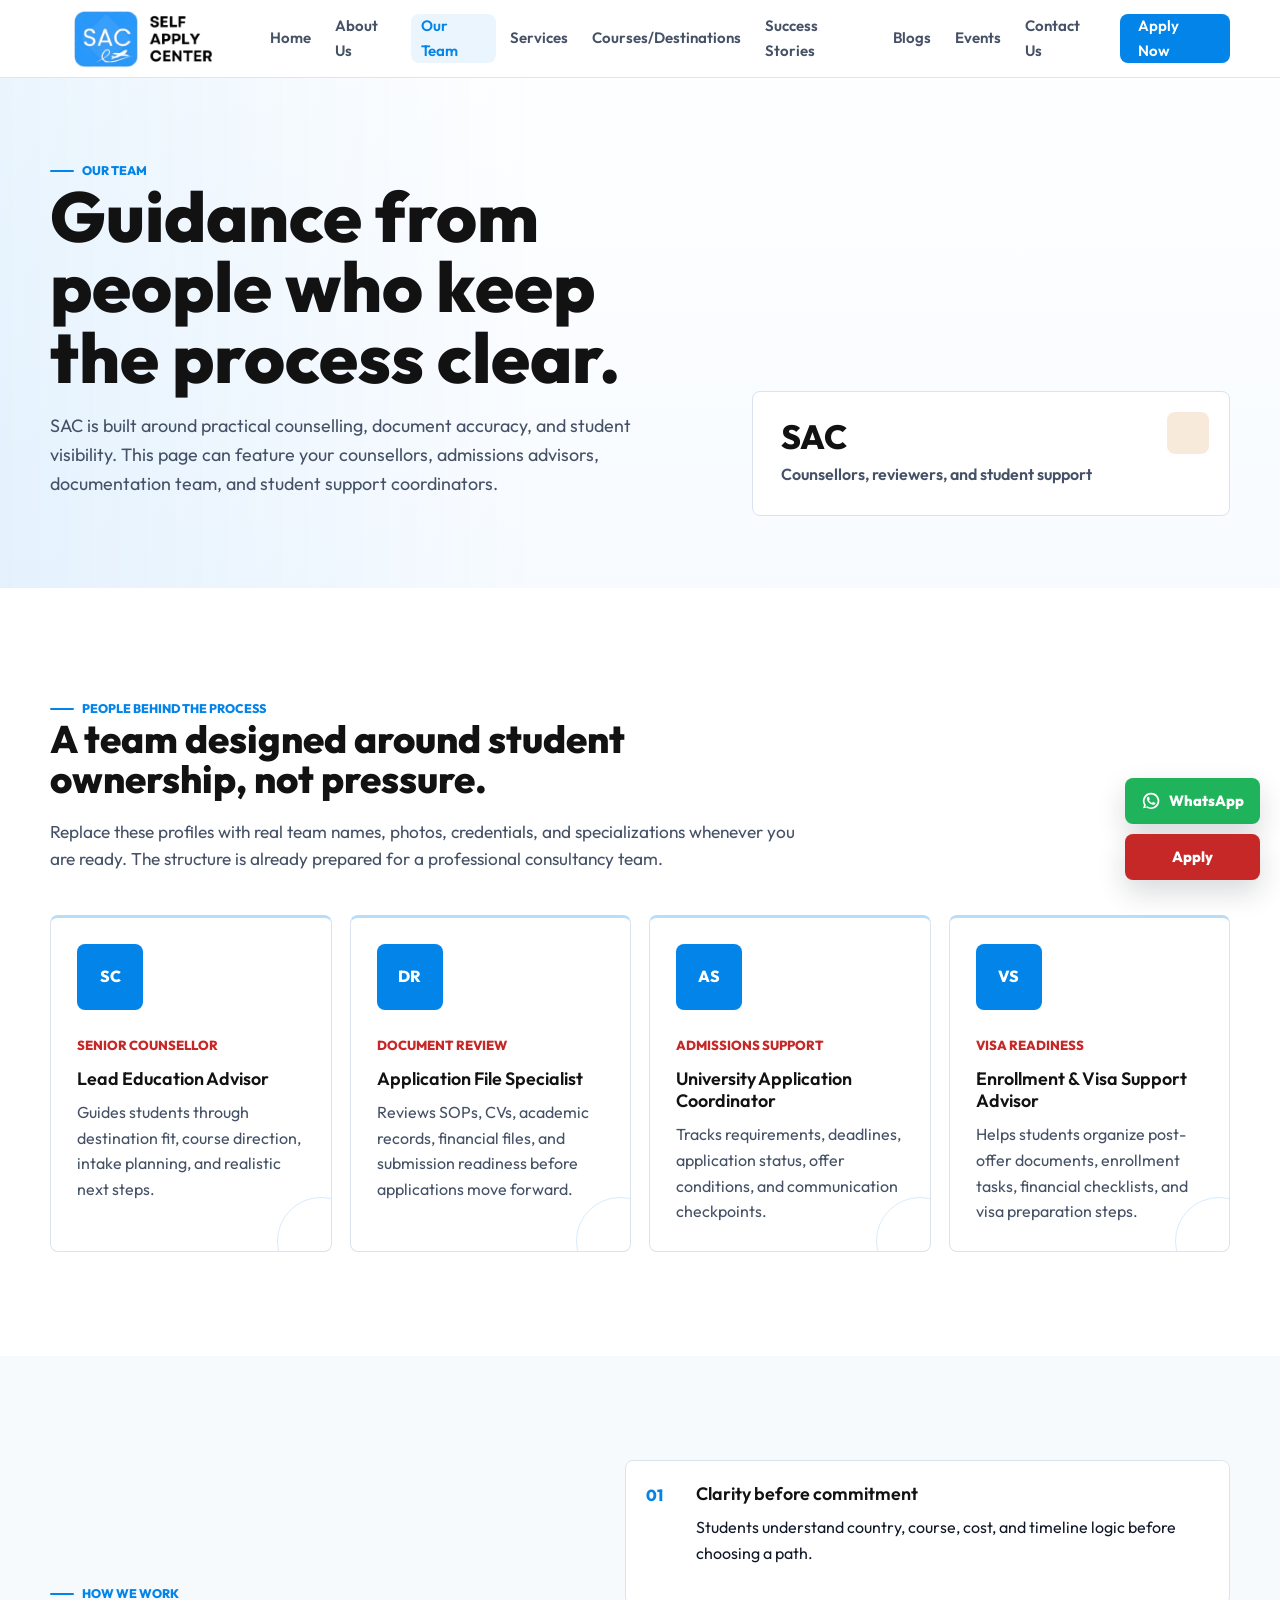
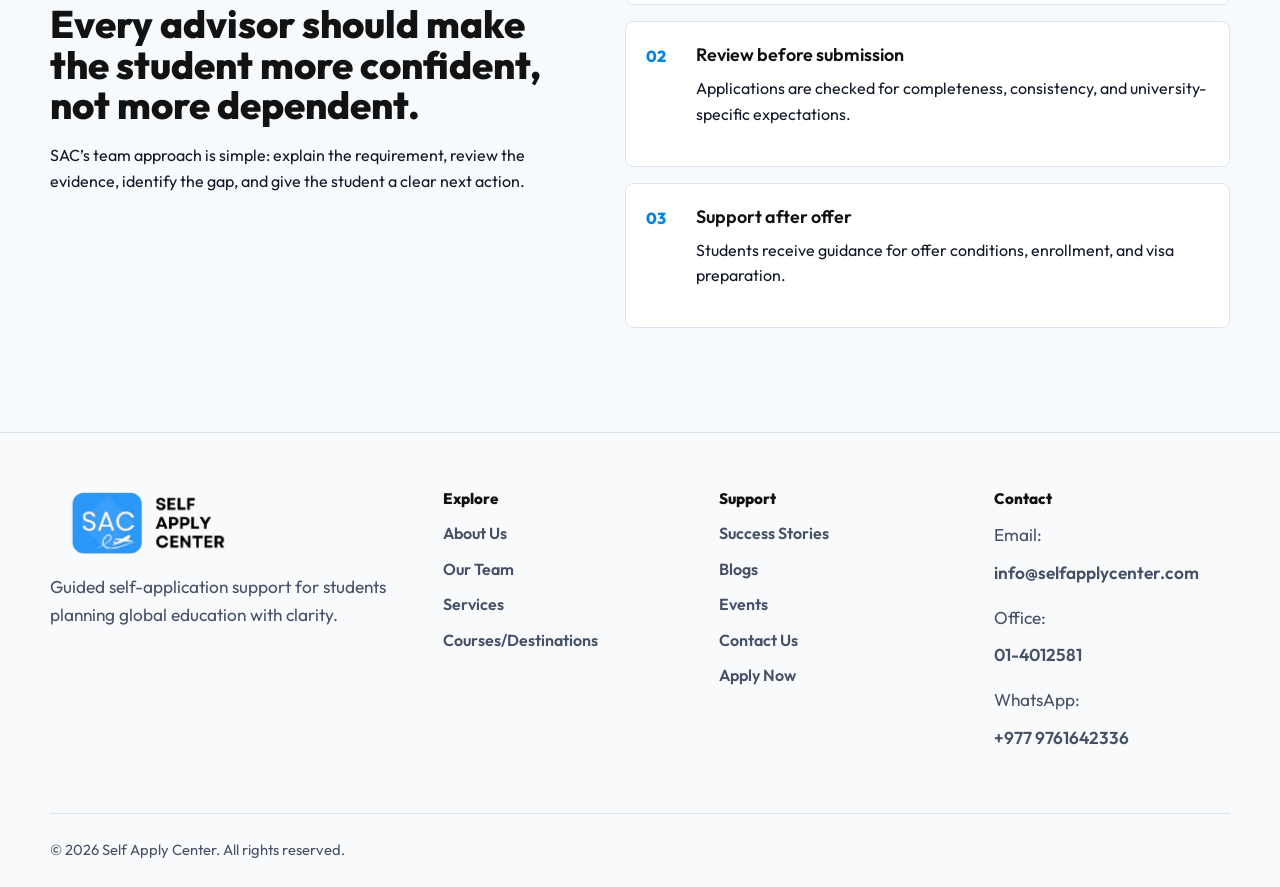
==== self-apply-center-previous-website-only/our-team.html @ a64bda9c "Add files via upload" ====
<!DOCTYPE html>
<html lang="en">
  <head>
    <meta charset="UTF-8" />
    <meta name="viewport" content="width=device-width, initial-scale=1.0" />
    <title>Our Team | Self Apply Center</title>
    <link rel="preconnect" href="https://fonts.googleapis.com" />
    <link rel="preconnect" href="https://fonts.gstatic.com" crossorigin />
    <link href="https://fonts.googleapis.com/css2?family=Outfit:wght@400;600;800&display=swap" rel="stylesheet" />
    <link rel="stylesheet" href="styles.css" />
  </head>
  <body>
    <header class="site-header">
      <nav class="nav-shell" aria-label="Main navigation">
        <a class="brand" href="index.html"><img class="brand-logo" src="assets/sac-logo.png" alt="Self Apply Center logo" /><span class="brand-copy"><strong>Self Apply Center</strong><span>Apply with clarity</span></span></a>
        <button class="nav-toggle" type="button" aria-expanded="false" aria-controls="primary-nav"><span class="sr-only">Toggle navigation</span><span></span><span></span><span></span></button>
        <div class="nav-links" id="primary-nav">
          <a href="index.html">Home</a><a href="about.html">About Us</a><a href="our-team.html">Our Team</a><a href="services.html">Services</a><a href="destinations.html">Courses/Destinations</a><a href="success-stories.html">Success Stories</a><a href="blog.html">Blogs</a><a href="events.html">Events</a><a href="contact.html">Contact Us</a><a class="nav-cta" href="https://sac.osom.global/1/student" target="_blank" rel="noopener">Apply Now</a>
        </div>
      </nav>
    </header>

    <main>
      <section class="page-hero">
        <div class="section-inner page-hero-grid">
          <div>
            <span class="eyebrow">Our team</span>
            <h1>Guidance from people who keep the process clear.</h1>
            <p>
              SAC is built around practical counselling, document accuracy, and student visibility.
              This page can feature your counsellors, admissions advisors, documentation team, and
              student support coordinators.
            </p>
          </div>
          <div class="page-card"><strong>SAC</strong><span>Counsellors, reviewers, and student support</span></div>
        </div>
      </section>

      <section class="section-pad">
        <div class="section-inner">
          <div class="section-heading">
            <span class="eyebrow">People behind the process</span>
            <h2>A team designed around student ownership, not pressure.</h2>
            <p>
              Replace these profiles with real team names, photos, credentials, and specializations
              whenever you are ready. The structure is already prepared for a professional consultancy team.
            </p>
          </div>
          <div class="team-grid">
            <article class="team-card">
              <div class="team-avatar" aria-hidden="true">SC</div>
              <span class="team-role">Senior Counsellor</span>
              <h3>Lead Education Advisor</h3>
              <p>Guides students through destination fit, course direction, intake planning, and realistic next steps.</p>
            </article>
            <article class="team-card">
              <div class="team-avatar" aria-hidden="true">DR</div>
              <span class="team-role">Document Review</span>
              <h3>Application File Specialist</h3>
              <p>Reviews SOPs, CVs, academic records, financial files, and submission readiness before applications move forward.</p>
            </article>
            <article class="team-card">
              <div class="team-avatar" aria-hidden="true">AS</div>
              <span class="team-role">Admissions Support</span>
              <h3>University Application Coordinator</h3>
              <p>Tracks requirements, deadlines, application status, offer conditions, and communication checkpoints.</p>
            </article>
            <article class="team-card">
              <div class="team-avatar" aria-hidden="true">VS</div>
              <span class="team-role">Visa Readiness</span>
              <h3>Enrollment &amp; Visa Support Advisor</h3>
              <p>Helps students organize post-offer documents, enrollment tasks, financial checklists, and visa preparation steps.</p>
            </article>
          </div>
        </div>
      </section>

      <section class="feature-band section-pad">
        <div class="section-inner two-col">
          <div>
            <span class="eyebrow">How we work</span>
            <h2>Every advisor should make the student more confident, not more dependent.</h2>
            <p>
              SAC’s team approach is simple: explain the requirement, review the evidence, identify
              the gap, and give the student a clear next action.
            </p>
          </div>
          <div class="process-list">
            <div class="process-item"><h3>Clarity before commitment</h3><p>Students understand country, course, cost, and timeline logic before choosing a path.</p></div>
            <div class="process-item"><h3>Review before submission</h3><p>Applications are checked for completeness, consistency, and university-specific expectations.</p></div>
            <div class="process-item"><h3>Support after offer</h3><p>Students receive guidance for offer conditions, enrollment, and visa preparation.</p></div>
          </div>
        </div>
      </section>
    </main>

    <footer class="site-footer">
      <div class="section-inner footer-grid">
        <div><a class="brand footer-brand" href="index.html"><img class="brand-logo" src="assets/sac-logo.png" alt="Self Apply Center logo" /><span class="brand-copy"><strong>Self Apply Center</strong><span>Apply with clarity</span></span></a><p>Guided self-application support for students planning global education with clarity.</p></div>
        <div><h2>Explore</h2><a href="about.html">About Us</a><a href="our-team.html">Our Team</a><a href="services.html">Services</a><a href="destinations.html">Courses/Destinations</a></div>
        <div><h2>Support</h2><a href="success-stories.html">Success Stories</a><a href="blog.html">Blogs</a><a href="events.html">Events</a><a href="contact.html">Contact Us</a><a href="https://sac.osom.global/1/student" target="_blank" rel="noopener">Apply Now</a></div>
        <div><h2>Contact</h2><p>Email: <a href="mailto:info@selfapplycenter.com">info@selfapplycenter.com</a></p><p>Office: <a href="tel:+977014012581">01-4012581</a></p><p>WhatsApp: <a href="https://wa.me/9779761642336" target="_blank" rel="noopener">+977 9761642336</a></p></div>
      </div>
      <div class="section-inner footer-bottom"><p>&copy; 2026 Self Apply Center. All rights reserved.</p></div>
    </footer>
    <div class="floating-actions" aria-label="Quick contact actions">
      <a class="floating-action floating-whatsapp" href="https://wa.me/9779761642336?text=Hello%20Self%20Apply%20Center%2C%20I%20want%20to%20ask%20about%20studying%20abroad." target="_blank" rel="noopener" aria-label="Chat with Self Apply Center on WhatsApp">
        <svg viewBox="0 0 24 24" aria-hidden="true"><path d="M12 2.1a9.7 9.7 0 0 0-8.4 14.6l-1.1 4.1 4.2-1.1A9.7 9.7 0 1 0 12 2.1Zm0 17.6a7.8 7.8 0 0 1-4-1.1l-.3-.2-2.5.7.7-2.4-.2-.3A7.8 7.8 0 1 1 12 19.7Zm4.4-5.8c-.2-.1-1.4-.7-1.6-.8s-.4-.1-.6.1c-.2.2-.6.8-.8.9-.1.2-.3.2-.5.1a6.4 6.4 0 0 1-3.2-2.8c-.2-.3 0-.4.1-.6l.4-.5c.1-.2.2-.3.3-.5.1-.2 0-.4 0-.5s-.6-1.4-.8-1.9c-.2-.5-.4-.4-.6-.4h-.5c-.2 0-.5.1-.7.3-.2.2-.9.9-.9 2.1s.9 2.5 1 2.7c.1.2 1.8 2.8 4.4 3.9.6.3 1.1.4 1.5.5.6.2 1.2.1 1.6.1.5-.1 1.4-.6 1.6-1.1.2-.6.2-1 .1-1.1-.1-.2-.3-.2-.5-.3Z"/></svg>
        <span>WhatsApp</span>
      </a>
      <a class="floating-action floating-apply" href="https://sac.osom.global/1/student" target="_blank" rel="noopener" aria-label="Start your SAC application">Apply</a>
    </div>

    <script src="script.js"></script>
  </body>
</html>
---- self-apply-center-previous-website-only/styles.css ----
:root {
  --navy-950: #121212;
  --navy-900: #1f2328;
  --navy-800: #30363d;
  --blue-600: #0284e8;
  --teal-500: #0284e8;
  --gold-400: #c96d05;
  --coral-500: #c62828;
  --brand-blue: #0284e8;
  --brand-orange: #c96d05;
  --brand-red: #c62828;
  --gray-950: #111827;
  --gray-700: #455166;
  --gray-500: #6b768a;
  --gray-200: #dbe3ef;
  --gray-100: #eef3f8;
  --white: #ffffff;
  --shadow-soft: 0 18px 44px rgba(17, 24, 39, 0.1);
  --shadow-card: 0 10px 28px rgba(17, 24, 39, 0.08);
  --radius: 8px;
  --header-height: 78px;
}

* {
  box-sizing: border-box;
}

html {
  scroll-behavior: smooth;
  scroll-padding-top: calc(var(--header-height) + 20px);
}

body {
  margin: 0;
  color: var(--gray-950);
  font-family: "Outfit", system-ui, -apple-system, BlinkMacSystemFont, "Segoe UI", sans-serif;
  font-weight: 400;
  line-height: 1.6;
  background: var(--white);
}

body.nav-open {
  overflow: hidden;
}

body {
  padding-bottom: env(safe-area-inset-bottom);
}

body::before {
  content: "";
  position: fixed;
  inset: 0;
  z-index: 0;
  pointer-events: none;
  background:
    radial-gradient(
      520px circle at var(--cursor-x, 50%) var(--cursor-y, 20%),
      rgba(2, 132, 232, 0.12),
      rgba(201, 109, 5, 0.055) 28%,
      transparent 58%
    );
  opacity: 0;
  transition: opacity 220ms ease;
}

body.has-pointer::before {
  opacity: 1;
}

body > * {
  position: relative;
  z-index: 1;
}

img,
svg {
  display: block;
}

a {
  color: inherit;
  text-decoration: none;
}

button,
input,
textarea {
  font: inherit;
}

.sr-only {
  position: absolute;
  width: 1px;
  height: 1px;
  padding: 0;
  margin: -1px;
  overflow: hidden;
  clip: rect(0, 0, 0, 0);
  white-space: nowrap;
  border: 0;
}

.section-inner {
  width: min(1180px, calc(100% - 40px));
  margin: 0 auto;
}

.section-pad {
  padding: 104px 0;
}

.section-band {
  position: relative;
}

.reveal-on-scroll {
  opacity: 0;
  transform: translateY(24px);
  transition: opacity 640ms ease, transform 640ms ease;
}

.reveal-on-scroll.is-visible {
  opacity: 1;
  transform: translateY(0);
}

.site-header {
  position: fixed;
  inset: 0 0 auto;
  z-index: 50;
  height: var(--header-height);
  background: rgba(255, 255, 255, 0.96);
  border-bottom: 1px solid rgba(219, 227, 239, 0.9);
  backdrop-filter: blur(14px);
}

.nav-shell {
  width: min(1180px, calc(100% - 40px));
  height: 100%;
  margin: 0 auto;
  display: flex;
  align-items: center;
  justify-content: space-between;
  gap: 24px;
}

.brand {
  display: inline-flex;
  align-items: center;
  gap: 10px;
  min-width: max-content;
}

.brand-logo {
  width: 186px;
  height: 58px;
  border-radius: 8px;
  object-fit: contain;
  background: transparent;
  padding: 0;
  box-shadow: none;
}

.brand-copy {
  display: none;
  gap: 1px;
}

.brand-copy strong {
  color: var(--navy-950);
  font-size: 0.98rem;
  font-weight: 800;
  line-height: 1.15;
}

.brand-copy span {
  color: var(--gray-500);
  font-size: 0.76rem;
  font-weight: 600;
}

.nav-links {
  display: flex;
  align-items: center;
  justify-content: flex-end;
  gap: 4px;
}

.nav-links a {
  min-height: 44px;
  display: inline-flex;
  align-items: center;
  justify-content: center;
  padding: 0 10px;
  border-radius: 8px;
  color: var(--gray-700);
  font-size: 0.94rem;
  font-weight: 600;
  transition: color 180ms ease, background 180ms ease, transform 180ms ease;
}

.nav-links a:hover {
  color: var(--navy-900);
  background: var(--gray-100);
}

.nav-links a.is-active {
  color: var(--brand-blue);
  background: rgba(2, 132, 232, 0.08);
}

.nav-links .nav-cta {
  margin-left: 8px;
  padding: 0 18px;
  color: var(--white);
  background: var(--brand-blue);
  box-shadow: none;
}

.nav-links .nav-cta:hover {
  color: var(--white);
  background: var(--brand-red);
  transform: translateY(-1px);
}

.nav-toggle {
  display: none;
  width: 44px;
  height: 44px;
  place-items: center;
  border: 1px solid var(--gray-200);
  border-radius: 8px;
  background: var(--white);
  cursor: pointer;
}

.nav-toggle span:not(.sr-only) {
  width: 20px;
  height: 2px;
  background: var(--navy-900);
  border-radius: 99px;
}

.hero {
  padding: calc(var(--header-height) + 70px) 0 78px;
  overflow: hidden;
  background:
    linear-gradient(90deg, rgba(2, 132, 232, 0.08), transparent 34%),
    linear-gradient(180deg, #ffffff 0%, #f7fbff 100%);
}

.hero::after {
  content: "";
  position: absolute;
  left: 0;
  right: 0;
  bottom: 0;
  height: 1px;
  background: rgba(219, 227, 239, 0.9);
}

.hero-grid {
  display: grid;
  grid-template-columns: minmax(0, 0.94fr) minmax(420px, 1.06fr);
  gap: 64px;
  align-items: center;
}

.eyebrow {
  display: inline-flex;
  align-items: center;
  gap: 8px;
  color: var(--blue-600);
  font-size: 0.78rem;
  font-weight: 800;
  letter-spacing: 0;
  text-transform: uppercase;
}

.eyebrow::before {
  content: "";
  width: 24px;
  height: 2px;
  border-radius: 99px;
  background: var(--teal-500);
}

h1,
h2,
h3,
p {
  margin-top: 0;
}

h1 {
  max-width: 760px;
  margin-bottom: 22px;
  color: var(--navy-950);
  font-size: clamp(2.85rem, 5.8vw, 4.9rem);
  font-weight: 800;
  line-height: 1;
  letter-spacing: 0;
}

h2 {
  margin-bottom: 18px;
  color: var(--navy-950);
  font-size: clamp(1.9rem, 3vw, 3rem);
  font-weight: 800;
  line-height: 1.05;
  letter-spacing: 0;
}

h3 {
  margin-bottom: 10px;
  color: var(--navy-950);
  font-size: 1.12rem;
  font-weight: 600;
  line-height: 1.24;
}

.hero-copy p,
.section-heading p,
.why-copy > p,
.contact-copy p,
.site-footer p {
  color: var(--gray-700);
  font-size: 1.08rem;
}

.hero-copy > p {
  max-width: 600px;
  margin-bottom: 32px;
}

.hero-actions {
  display: flex;
  flex-wrap: wrap;
  gap: 14px;
  margin-bottom: 38px;
}

.button {
  min-height: 52px;
  display: inline-flex;
  align-items: center;
  justify-content: center;
  padding: 0 24px;
  border: 1px solid transparent;
  border-radius: 8px;
  font-weight: 600;
  line-height: 1;
  transition: transform 180ms ease, box-shadow 180ms ease, background 180ms ease, color 180ms ease;
}

.button:hover {
  transform: translateY(-1px);
}

.button-primary {
  color: var(--white);
  background: var(--brand-blue);
  box-shadow: none;
}

.button-primary:hover {
  background: var(--brand-red);
  box-shadow: none;
}

.button-outline {
  color: var(--navy-900);
  border-color: rgba(12, 33, 67, 0.22);
  background: var(--white);
}

.button-outline:hover {
  border-color: var(--teal-500);
  background: var(--white);
}

.hero-metrics {
  display: grid;
  grid-template-columns: repeat(3, minmax(0, 1fr));
  gap: 16px;
  max-width: 560px;
  margin: 0;
}

.hero-metrics div {
  padding: 16px 18px;
  border: 1px solid rgba(219, 227, 239, 0.9);
  border-radius: 8px;
  background: var(--white);
}

.hero-metrics dt {
  color: var(--navy-900);
  font-size: 1.2rem;
  font-weight: 800;
  line-height: 1.1;
}

.hero-metrics dd {
  margin: 4px 0 0;
  color: var(--gray-500);
  font-size: 0.9rem;
  font-weight: 600;
}

.hero-media {
  position: relative;
  isolation: isolate;
}

.hero-media::before {
  content: "";
  position: absolute;
  inset: 8% -4% -4% 8%;
  z-index: -1;
  border-radius: 8px;
  background: #eef6fd;
}

.hero-media::after {
  content: "";
  position: absolute;
  top: -24px;
  right: -18px;
  z-index: -1;
  width: 132px;
  height: 132px;
  border: 1px solid rgba(2, 132, 232, 0.28);
  border-radius: 8px;
  background:
    linear-gradient(90deg, rgba(2, 132, 232, 0.12) 1px, transparent 1px),
    linear-gradient(180deg, rgba(2, 132, 232, 0.12) 1px, transparent 1px);
  background-size: 18px 18px;
}

.hero-media img {
  width: 100%;
  aspect-ratio: 1.18 / 1;
  object-fit: cover;
  border: 1px solid rgba(219, 227, 239, 0.9);
  border-radius: 8px;
  box-shadow: 0 18px 42px rgba(17, 24, 39, 0.12);
}

.status-panel {
  position: absolute;
  right: 24px;
  bottom: 24px;
  display: grid;
  grid-template-columns: auto 1fr;
  column-gap: 10px;
  min-width: 220px;
  padding: 16px;
  border: 1px solid rgba(219, 227, 239, 0.86);
  border-radius: 8px;
  background: rgba(255, 255, 255, 0.88);
  box-shadow: 0 20px 46px rgba(12, 33, 67, 0.16);
  backdrop-filter: blur(16px);
}

.status-dot {
  grid-row: span 2;
  align-self: center;
  width: 12px;
  height: 12px;
  border-radius: 999px;
  background: var(--teal-500);
  box-shadow: 0 0 0 6px rgba(2, 132, 232, 0.12);
}

.status-panel strong {
  color: var(--navy-950);
  font-size: 0.98rem;
  font-weight: 800;
  line-height: 1.1;
}

.status-panel small {
  color: var(--gray-500);
  font-size: 0.82rem;
  font-weight: 600;
}

.trust-strip {
  padding: 20px 0;
  background: var(--brand-blue);
}

.trust-grid {
  display: grid;
  grid-template-columns: repeat(4, minmax(0, 1fr));
  gap: 16px;
}

.trust-grid span {
  color: rgba(255, 255, 255, 0.88);
  font-size: 0.92rem;
  font-weight: 600;
  text-align: center;
}

.section-heading {
  max-width: 760px;
  margin-bottom: 42px;
}

.section-heading.compact {
  margin-bottom: 0;
}

.service-grid {
  display: grid;
  grid-template-columns: repeat(4, minmax(0, 1fr));
  gap: 18px;
}

.service-card {
  position: relative;
  min-height: 310px;
  padding: 28px 26px;
  border: 1px solid var(--gray-200);
  border-top: 3px solid transparent;
  border-radius: 8px;
  background: var(--white);
  box-shadow: none;
  transition: transform 180ms ease, box-shadow 180ms ease, border-color 180ms ease;
  overflow: hidden;
}

.service-card::before,
.content-card::before,
.team-card::before,
.quote-card::before,
.page-card::before {
  content: "";
  position: absolute;
  inset: 0;
  pointer-events: none;
  background:
    radial-gradient(
      220px circle at var(--card-x, 50%) var(--card-y, 20%),
      rgba(2, 132, 232, 0.15),
      transparent 58%
    );
  opacity: 0;
  transition: opacity 180ms ease;
}

.service-card:hover::before,
.content-card:hover::before,
.team-card:hover::before,
.quote-card:hover::before,
.page-card:hover::before {
  opacity: 1;
}

.service-card::after,
.content-card::after,
.team-card::after {
  content: "";
  position: absolute;
  right: -34px;
  bottom: -34px;
  width: 86px;
  height: 86px;
  border: 1px solid rgba(2, 132, 232, 0.16);
  border-radius: 999px;
  transition: transform 180ms ease, border-color 180ms ease;
}

.service-card:hover {
  transform: translateY(-5px);
  border-color: rgba(2, 132, 232, 0.28);
  border-top-color: var(--brand-blue);
  box-shadow: 0 10px 26px rgba(17, 24, 39, 0.08);
}

.service-card:hover::after,
.content-card:hover::after,
.team-card:hover::after {
  transform: translate(-8px, -8px);
  border-color: rgba(198, 40, 40, 0.22);
}

.card-icon {
  display: grid;
  width: 46px;
  height: 46px;
  place-items: center;
  margin-bottom: 26px;
  border-radius: 8px;
  color: var(--navy-900);
  background: rgba(2, 132, 232, 0.1);
  font-size: 0.85rem;
  font-weight: 800;
}

.service-card p,
.value-list p {
  margin-bottom: 0;
  color: var(--gray-700);
}

.why {
  overflow: hidden;
  background: #f7fafc;
}

.why-grid {
  display: grid;
  grid-template-columns: minmax(360px, 0.92fr) minmax(0, 1.08fr);
  gap: 72px;
  align-items: center;
}

.why-visual {
  position: relative;
  min-height: 520px;
  border-radius: 8px;
  background:
    linear-gradient(135deg, rgba(18, 18, 18, 0.96), rgba(31, 35, 40, 0.96)),
    linear-gradient(90deg, rgba(2, 132, 232, 0.2), rgba(201, 109, 5, 0.16));
  box-shadow: 0 18px 42px rgba(17, 24, 39, 0.14);
  overflow: hidden;
}

.why-visual::before {
  content: "";
  position: absolute;
  inset: 22px;
  border: 1px solid rgba(255, 255, 255, 0.16);
  border-radius: 8px;
}

.dashboard-card {
  position: absolute;
  border: 1px solid rgba(255, 255, 255, 0.22);
  border-radius: 8px;
  background: rgba(255, 255, 255, 0.12);
  box-shadow: 0 26px 58px rgba(0, 0, 0, 0.18);
  backdrop-filter: blur(16px);
}

.dashboard-card span {
  display: block;
  color: rgba(255, 255, 255, 0.72);
  font-weight: 600;
}

.dashboard-card strong {
  display: block;
  color: var(--white);
  font-weight: 800;
}

.main-dash {
  left: 10%;
  right: 10%;
  top: 24%;
  padding: 28px;
}

.main-dash strong {
  margin: 10px 0 24px;
  font-size: 1.8rem;
}

.progress-row {
  height: 12px;
  margin-top: 14px;
  border-radius: 999px;
  background: rgba(255, 255, 255, 0.14);
  overflow: hidden;
}

.progress-row span {
  width: 82%;
  height: 100%;
  border-radius: inherit;
  background: linear-gradient(90deg, var(--brand-blue), var(--brand-orange));
}

.progress-row.short span {
  width: 56%;
}

.progress-row.mid span {
  width: 70%;
}

.float-dash {
  left: 7%;
  bottom: 16%;
  padding: 20px;
  min-width: 150px;
}

.float-dash strong {
  color: var(--gold-400);
  font-size: 2.1rem;
  line-height: 1;
}

.note-dash {
  right: 8%;
  bottom: 11%;
  padding: 18px 20px;
  min-width: 210px;
}

.why-copy > p {
  margin-bottom: 28px;
}

.journey {
  background: var(--white);
}

.journey-board {
  position: relative;
  display: grid;
  grid-template-columns: repeat(5, minmax(0, 1fr));
  gap: 14px;
  padding: 18px;
  border: 1px solid var(--gray-200);
  border-radius: 8px;
  background:
    linear-gradient(90deg, rgba(2, 132, 232, 0.08), transparent 32%),
    #f8fafc;
}

.journey-board::before {
  content: "";
  position: absolute;
  left: 7%;
  right: 7%;
  top: 64px;
  height: 2px;
  background: linear-gradient(90deg, var(--brand-blue), var(--brand-orange), var(--brand-red));
}

.journey-step {
  position: relative;
  z-index: 1;
  min-height: 230px;
  padding: 24px 20px;
  border: 1px solid var(--gray-200);
  border-radius: 8px;
  background: var(--white);
  transition: transform 180ms ease, border-color 180ms ease, box-shadow 180ms ease;
}

.journey-step:hover {
  transform: translateY(-4px);
  border-color: rgba(2, 132, 232, 0.32);
  box-shadow: 0 12px 28px rgba(17, 24, 39, 0.08);
}

.journey-number {
  display: grid;
  width: 44px;
  height: 44px;
  place-items: center;
  margin-bottom: 28px;
  border-radius: 8px;
  color: var(--white);
  background: var(--brand-blue);
  font-size: 0.82rem;
  font-weight: 800;
}

.journey-step:nth-child(2) .journey-number,
.journey-step:nth-child(5) .journey-number {
  background: var(--brand-orange);
}

.journey-step:nth-child(3) .journey-number {
  background: var(--brand-red);
}

.journey-step h3 {
  margin-bottom: 8px;
}

.journey-step p {
  margin-bottom: 0;
  color: var(--gray-700);
  font-size: 0.96rem;
}

.value-list {
  display: grid;
  gap: 18px;
}

.value-list div {
  padding: 20px 0 20px 22px;
  border-left: 3px solid var(--teal-500);
}

.destinations {
  background: var(--white);
}

.destinations-grid {
  display: grid;
  grid-template-columns: minmax(0, 0.9fr) minmax(0, 1.1fr);
  gap: 60px;
  align-items: center;
}

.destination-list {
  display: flex;
  flex-wrap: wrap;
  gap: 12px;
}

.destination-list span,
.destination-list a {
  display: inline-flex;
  padding: 12px 16px;
  border: 1px solid var(--gray-200);
  border-radius: 8px;
  color: var(--navy-900);
  background: #fbfdff;
  font-weight: 600;
  box-shadow: 0 8px 20px rgba(12, 33, 67, 0.05);
}

.destination-list a:hover {
  border-color: rgba(2, 132, 232, 0.28);
  color: var(--blue-600);
}

.inline-button {
  margin-top: 28px;
}

.page-hero {
  padding: calc(var(--header-height) + 76px) 0 72px;
  background:
    linear-gradient(90deg, rgba(2, 132, 232, 0.08), transparent 42%),
    linear-gradient(180deg, #ffffff, #f7fbff);
}

.page-hero-grid {
  display: grid;
  grid-template-columns: minmax(0, 0.95fr) minmax(300px, 0.7fr);
  gap: 54px;
  align-items: end;
}

.page-hero h1 {
  margin-bottom: 20px;
  font-size: clamp(2.8rem, 5.5vw, 5rem);
}

.page-hero p {
  max-width: 720px;
  color: var(--gray-700);
  font-size: 1.12rem;
}

.page-card {
  position: relative;
  padding: 28px;
  border: 1px solid var(--gray-200);
  border-radius: 8px;
  background: var(--white);
  box-shadow: none;
  overflow: hidden;
}

.page-card::after {
  content: "";
  position: absolute;
  right: 20px;
  top: 20px;
  width: 42px;
  height: 42px;
  border-radius: 8px;
  background: rgba(201, 109, 5, 0.14);
}

.page-card strong {
  display: block;
  color: var(--navy-950);
  font-size: 2.1rem;
  font-weight: 800;
  line-height: 1;
}

.page-card span {
  display: block;
  margin-top: 8px;
  color: var(--gray-700);
  font-weight: 600;
}

.destination-hero-card {
  background:
    linear-gradient(135deg, rgba(2, 132, 232, 0.08), transparent 48%),
    var(--white);
}

.hero-checks {
  display: grid;
  gap: 10px;
  margin: 22px 0 0;
  padding: 0;
  list-style: none;
}

.hero-checks li {
  position: relative;
  padding-left: 24px;
  color: var(--gray-700);
  font-weight: 600;
}

.hero-checks li::before {
  content: "";
  position: absolute;
  left: 0;
  top: 9px;
  width: 10px;
  height: 10px;
  border-radius: 3px;
  background: var(--brand-blue);
}

.content-grid {
  display: grid;
  grid-template-columns: repeat(3, minmax(0, 1fr));
  gap: 18px;
}

.filter-panel {
  display: grid;
  grid-template-columns: minmax(280px, 1fr) auto;
  gap: 16px;
  align-items: end;
  margin: -12px 0 30px;
  padding: 18px;
  border: 1px solid var(--gray-200);
  border-radius: 8px;
  background: #f8fafc;
}

.filter-search {
  display: grid;
  gap: 8px;
}

.filter-search span {
  color: var(--navy-900);
  font-size: 0.9rem;
  font-weight: 600;
}

.filter-search input {
  width: 100%;
  min-height: 46px;
  border: 1px solid var(--gray-200);
  border-radius: 8px;
  padding: 0 14px;
  color: var(--navy-950);
  background: var(--white);
  outline: none;
}

.filter-search input:focus {
  border-color: var(--brand-blue);
  box-shadow: 0 0 0 4px rgba(2, 132, 232, 0.1);
}

.filter-buttons {
  display: flex;
  flex-wrap: wrap;
  gap: 8px;
}

.filter-button {
  min-height: 46px;
  border: 1px solid var(--gray-200);
  border-radius: 8px;
  padding: 0 14px;
  color: var(--gray-700);
  background: var(--white);
  font-weight: 600;
  cursor: pointer;
}

.filter-button:hover,
.filter-button.is-active {
  color: var(--white);
  border-color: var(--brand-blue);
  background: var(--brand-blue);
}

.content-card {
  position: relative;
  padding: 26px;
  border: 1px solid var(--gray-200);
  border-top: 3px solid rgba(2, 132, 232, 0.22);
  border-radius: 8px;
  background: var(--white);
  box-shadow: none;
  overflow: hidden;
  transition: transform 180ms ease, border-color 180ms ease, box-shadow 180ms ease;
}

.content-card:hover {
  transform: translateY(-5px);
  border-color: rgba(2, 132, 232, 0.28);
  box-shadow: 0 10px 24px rgba(17, 24, 39, 0.07);
}

.content-card p,
.content-card li {
  color: var(--gray-700);
}

.content-card .eyebrow {
  margin-bottom: 18px;
}

.content-card ul {
  margin: 16px 0 0;
  padding-left: 20px;
}

.blog-grid {
  align-items: stretch;
}

.blog-card {
  min-height: 360px;
  display: flex;
  flex-direction: column;
}

.blog-card ul {
  margin-top: 18px;
  padding-top: 18px;
  border-top: 1px solid var(--gray-200);
}

.blog-card .text-link {
  margin-top: auto;
  padding-top: 18px;
}

.blog-tag {
  display: inline-flex;
  width: fit-content;
  min-height: 30px;
  align-items: center;
  margin-bottom: 18px;
  padding: 0 10px;
  border-radius: 8px;
  color: var(--brand-blue);
  background: rgba(2, 132, 232, 0.1);
  font-size: 0.78rem;
  font-weight: 800;
}

.blog-card:nth-child(2n) .blog-tag {
  color: var(--brand-orange);
  background: rgba(201, 109, 5, 0.12);
}

.blog-card:nth-child(3n) .blog-tag {
  color: var(--brand-red);
  background: rgba(198, 40, 40, 0.1);
}

.destination-card-grid {
  align-items: stretch;
}

.destination-card {
  min-height: 338px;
  display: flex;
  flex-direction: column;
}

.featured-destination {
  border-top-color: var(--brand-blue);
  background:
    linear-gradient(180deg, rgba(2, 132, 232, 0.055), rgba(255, 255, 255, 0) 38%),
    var(--white);
}

.secondary-destination {
  border-top-color: rgba(201, 109, 5, 0.45);
}

.destination-card-top {
  display: flex;
  align-items: center;
  justify-content: space-between;
  gap: 12px;
  margin-bottom: 22px;
}

.country-mark {
  display: grid;
  min-width: 48px;
  height: 48px;
  place-items: center;
  border-radius: 8px;
  color: var(--white);
  background: var(--brand-blue);
  font-size: 0.86rem;
  font-weight: 800;
}

.destination-card:nth-child(2) .country-mark {
  background: var(--brand-red);
}

.destination-card:nth-child(3) .country-mark {
  background: var(--navy-900);
}

.destination-card:nth-child(4) .country-mark {
  background: var(--brand-orange);
}

.secondary-destination .country-mark {
  color: var(--navy-900);
  background: rgba(201, 109, 5, 0.16);
}

.priority-badge,
.secondary-badge {
  display: inline-flex;
  min-height: 30px;
  align-items: center;
  padding: 0 10px;
  border-radius: 8px;
  font-size: 0.78rem;
  font-weight: 800;
}

.priority-badge {
  color: var(--brand-blue);
  background: rgba(2, 132, 232, 0.1);
}

.secondary-badge {
  color: var(--gray-700);
  background: var(--gray-100);
}

.destination-meta {
  display: grid;
  gap: 10px;
  margin: 18px 0 0;
  padding-top: 18px;
  border-top: 1px solid var(--gray-200);
}

.destination-meta div {
  display: grid;
  grid-template-columns: 96px 1fr;
  gap: 12px;
}

.destination-meta dt {
  color: var(--gray-500);
  font-size: 0.84rem;
  font-weight: 600;
}

.destination-meta dd {
  margin: 0;
  color: var(--navy-900);
  font-size: 0.92rem;
  font-weight: 600;
}

.destination-card .text-link {
  margin-top: auto;
  padding-top: 18px;
}

.text-link {
  display: inline-flex;
  margin-top: 16px;
  color: var(--blue-600);
  font-weight: 600;
}

.text-link.inline-link {
  margin-top: 0;
}

.text-link:hover {
  color: var(--navy-900);
}

.event-date {
  display: inline-flex;
  min-height: 42px;
  align-items: center;
  margin-bottom: 18px;
  padding: 0 14px;
  border-radius: 8px;
  color: var(--navy-900);
  background: rgba(201, 109, 5, 0.14);
  font-weight: 800;
}

.feature-band {
  background: #f7fafc;
}

.compare-section {
  background:
    linear-gradient(90deg, rgba(2, 132, 232, 0.07), transparent 34%),
    #ffffff;
}

.comparison-grid {
  display: grid;
  grid-template-columns: repeat(4, minmax(0, 1fr));
  gap: 18px;
}

.comparison-grid article {
  min-height: 244px;
  padding: 26px;
  border: 1px solid var(--gray-200);
  border-radius: 8px;
  background: var(--white);
  box-shadow: 0 10px 26px rgba(17, 24, 39, 0.055);
}

.comparison-grid span {
  display: grid;
  width: 42px;
  height: 42px;
  place-items: center;
  margin-bottom: 22px;
  border-radius: 8px;
  color: var(--white);
  background: var(--brand-blue);
  font-size: 0.8rem;
  font-weight: 800;
}

.comparison-grid article:nth-child(2) span {
  background: var(--brand-orange);
}

.comparison-grid article:nth-child(3) span {
  background: var(--brand-red);
}

.comparison-grid article:nth-child(4) span {
  background: var(--navy-900);
}

.comparison-grid p {
  margin-bottom: 0;
  color: var(--gray-700);
}

.two-col {
  display: grid;
  grid-template-columns: minmax(0, 0.92fr) minmax(0, 1.08fr);
  gap: 60px;
  align-items: center;
}

.destination-cta {
  background: var(--white);
}

.destination-cta-panel {
  display: grid;
  grid-template-columns: minmax(0, 1fr) auto;
  gap: 34px;
  align-items: center;
  padding: 34px;
  border: 1px solid rgba(2, 132, 232, 0.18);
  border-radius: 8px;
  background:
    linear-gradient(90deg, rgba(2, 132, 232, 0.1), transparent 38%),
    #f8fafc;
}

.destination-cta-panel h2 {
  margin-bottom: 12px;
}

.destination-cta-panel p {
  max-width: 680px;
  margin-bottom: 0;
  color: var(--gray-700);
  font-size: 1.05rem;
}

.destination-cta-actions {
  display: flex;
  flex-wrap: wrap;
  gap: 12px;
  justify-content: flex-end;
}


.process-list {
  display: grid;
  gap: 16px;
  counter-reset: process;
}

.process-item {
  position: relative;
  padding: 22px 22px 22px 70px;
  border: 1px solid var(--gray-200);
  border-radius: 8px;
  background: var(--white);
}

.process-item::before {
  counter-increment: process;
  content: counter(process, decimal-leading-zero);
  position: absolute;
  left: 20px;
  top: 22px;
  color: var(--blue-600);
  font-weight: 800;
}

.faq-list {
  display: grid;
  gap: 12px;
}

.faq-list details {
  border: 1px solid var(--gray-200);
  border-radius: 8px;
  background: var(--white);
  overflow: hidden;
}

.faq-list summary {
  min-height: 58px;
  display: flex;
  align-items: center;
  justify-content: space-between;
  gap: 18px;
  padding: 0 18px;
  color: var(--navy-950);
  font-weight: 800;
  cursor: pointer;
}

.faq-list summary::after {
  content: "+";
  color: var(--brand-blue);
  font-size: 1.25rem;
}

.faq-list details[open] summary::after {
  content: "-";
}

.faq-list p {
  margin: 0;
  padding: 0 18px 18px;
  color: var(--gray-700);
}

.quote-grid {
  display: grid;
  grid-template-columns: repeat(3, minmax(0, 1fr));
  gap: 18px;
}

.team-grid {
  display: grid;
  grid-template-columns: repeat(4, minmax(0, 1fr));
  gap: 18px;
}

.team-card {
  position: relative;
  min-height: 300px;
  padding: 26px;
  border: 1px solid var(--gray-200);
  border-top: 3px solid rgba(2, 132, 232, 0.28);
  border-radius: 8px;
  background: var(--white);
  overflow: hidden;
  transition: transform 180ms ease, border-color 180ms ease, box-shadow 180ms ease;
}

.team-card:hover {
  transform: translateY(-5px);
  border-color: rgba(2, 132, 232, 0.32);
  box-shadow: 0 10px 24px rgba(17, 24, 39, 0.07);
}

.team-avatar {
  display: grid;
  width: 66px;
  height: 66px;
  place-items: center;
  margin-bottom: 22px;
  border-radius: 8px;
  color: var(--white);
  background: var(--brand-blue);
  font-size: 1rem;
  font-weight: 800;
}

.team-role {
  display: inline-flex;
  margin-bottom: 12px;
  color: var(--brand-red);
  font-size: 0.82rem;
  font-weight: 800;
  text-transform: uppercase;
}

.team-card p {
  margin-bottom: 0;
  color: var(--gray-700);
}

.quote-card {
  position: relative;
  padding: 28px;
  border-radius: 8px;
  color: var(--white);
  background: #1f2328;
  overflow: hidden;
  transition: transform 180ms ease, box-shadow 180ms ease, background 180ms ease;
}

.quote-card:hover {
  transform: translateY(-5px);
  background: #171b20;
  box-shadow: 0 16px 36px rgba(17, 24, 39, 0.18);
}

.quote-card p {
  position: relative;
  color: rgba(255, 255, 255, 0.88);
}

.quote-card cite {
  position: relative;
  color: var(--gold-400);
  font-style: normal;
  font-weight: 600;
}

.story-switcher {
  display: grid;
  grid-template-columns: minmax(0, 1.08fr) minmax(320px, 0.92fr);
  gap: 24px;
  align-items: stretch;
}

.story-screen {
  position: relative;
  min-height: 390px;
  padding: 34px;
  border: 1px solid rgba(2, 132, 232, 0.18);
  border-radius: 8px;
  color: var(--white);
  background:
    linear-gradient(135deg, rgba(2, 132, 232, 0.22), transparent 42%),
    linear-gradient(145deg, #121212, #1f2328);
  overflow: hidden;
}

.story-screen::after {
  content: "";
  position: absolute;
  right: -70px;
  bottom: -90px;
  width: 260px;
  height: 260px;
  border: 1px solid rgba(255, 255, 255, 0.14);
  border-radius: 999px;
  background: rgba(2, 132, 232, 0.12);
  animation: ctaPulse 6s ease-in-out infinite;
}

.story-screen .eyebrow,
.story-screen h2,
.story-screen p,
.story-screen dl {
  position: relative;
  z-index: 1;
}

.story-screen .eyebrow,
.story-screen h2 {
  color: var(--white);
}

.story-screen p {
  max-width: 620px;
  color: rgba(255, 255, 255, 0.82);
  font-size: 1.08rem;
}

.story-screen dl {
  display: grid;
  grid-template-columns: repeat(2, minmax(0, 1fr));
  gap: 14px;
  margin: 36px 0 0;
}

.story-screen dl div {
  padding: 18px;
  border: 1px solid rgba(255, 255, 255, 0.14);
  border-radius: 8px;
  background: rgba(255, 255, 255, 0.08);
}

.story-screen dt {
  margin-bottom: 6px;
  color: rgba(255, 255, 255, 0.62);
  font-size: 0.82rem;
  font-weight: 800;
  text-transform: uppercase;
}

.story-screen dd {
  margin: 0;
  color: var(--white);
  font-weight: 600;
}

.story-options {
  display: grid;
  gap: 12px;
}

.story-options button {
  position: relative;
  min-height: 82px;
  border: 1px solid var(--gray-200);
  border-left: 4px solid transparent;
  border-radius: 8px;
  padding: 0 20px;
  color: var(--navy-900);
  background: var(--white);
  text-align: left;
  font-weight: 800;
  cursor: pointer;
  transition: transform 180ms ease, border-color 180ms ease, box-shadow 180ms ease, background 180ms ease;
}

.story-options button:hover,
.story-options button:focus-visible,
.story-options button.is-active {
  transform: translateX(4px);
  border-color: rgba(2, 132, 232, 0.32);
  border-left-color: var(--brand-blue);
  background: #fbfdff;
  box-shadow: 0 12px 26px rgba(17, 24, 39, 0.08);
  outline: none;
}

.mini-cta {
  position: relative;
  padding: 44px;
  border-radius: 8px;
  color: var(--white);
  background: var(--navy-950);
  border-left: 6px solid var(--brand-blue);
  overflow: hidden;
}

.mini-cta::after {
  content: "";
  position: absolute;
  right: -90px;
  top: -90px;
  width: 220px;
  height: 220px;
  border-radius: 999px;
  background: rgba(2, 132, 232, 0.18);
  animation: ctaPulse 5s ease-in-out infinite;
}

@keyframes ctaPulse {
  0%,
  100% {
    transform: scale(0.94);
    opacity: 0.55;
  }

  50% {
    transform: scale(1.08);
    opacity: 0.82;
  }
}

.mini-cta h2,
.mini-cta p {
  position: relative;
  z-index: 1;
  color: var(--white);
}

.mini-cta .button {
  position: relative;
  z-index: 1;
}

.mini-cta p {
  opacity: 0.82;
}

.success {
  background: var(--navy-950);
}

.success .eyebrow,
.success h2 {
  color: var(--white);
}

.success-grid {
  display: grid;
  grid-template-columns: minmax(0, 0.95fr) minmax(0, 1.05fr);
  gap: 54px;
  align-items: center;
}

blockquote {
  margin: 0;
  padding: 34px;
  border: 1px solid rgba(255, 255, 255, 0.16);
  border-radius: 8px;
  background: rgba(255, 255, 255, 0.08);
}

blockquote p {
  margin-bottom: 18px;
  color: rgba(255, 255, 255, 0.9);
  font-size: 1.28rem;
  line-height: 1.5;
}

blockquote cite {
  color: var(--gold-400);
  font-style: normal;
  font-weight: 600;
}

.contact {
  background:
    linear-gradient(180deg, #ffffff, #f7fbff);
}

.contact-grid {
  display: grid;
  grid-template-columns: minmax(0, 0.88fr) minmax(380px, 1fr);
  gap: 64px;
  align-items: start;
}

.contact-copy .content-card {
  margin-bottom: 18px;
}

.map-card {
  overflow: hidden;
  border: 1px solid var(--gray-200);
  border-radius: 8px;
  background: var(--white);
  box-shadow: 0 10px 26px rgba(17, 24, 39, 0.06);
}

.map-card iframe {
  width: 100%;
  height: 320px;
  border: 0;
}

.map-card-footer {
  display: flex;
  align-items: center;
  justify-content: space-between;
  gap: 18px;
  padding: 18px;
  border-top: 1px solid var(--gray-200);
}

.map-card-footer h3 {
  margin-bottom: 4px;
}

.map-card-footer p {
  margin-bottom: 0;
  font-size: 0.96rem;
}

.map-card-footer .button {
  min-height: 44px;
  padding: 0 18px;
  white-space: nowrap;
}

.social-links {
  display: flex;
  gap: 12px;
  margin-top: 30px;
}

.social-links a {
  display: grid;
  width: 44px;
  height: 44px;
  place-items: center;
  border: 1px solid var(--gray-200);
  border-radius: 8px;
  color: var(--navy-900);
  background: var(--white);
  transition: transform 180ms ease, color 180ms ease, border-color 180ms ease;
}

.social-links a:hover {
  transform: translateY(-2px);
  color: var(--blue-600);
  border-color: rgba(2, 132, 232, 0.3);
}

.social-links svg {
  width: 19px;
  height: 19px;
  fill: currentColor;
}

.contact-form {
  display: grid;
  gap: 18px;
  padding: 30px;
  border: 1px solid var(--gray-200);
  border-top: 4px solid var(--brand-blue);
  border-radius: 8px;
  background: var(--white);
  box-shadow: none;
}

.floating-actions {
  position: fixed;
  right: 20px;
  bottom: 20px;
  z-index: 60;
  display: grid;
  gap: 10px;
}

.floating-action {
  min-height: 46px;
  display: inline-flex;
  align-items: center;
  justify-content: center;
  gap: 8px;
  border-radius: 8px;
  font-size: 0.92rem;
  font-weight: 800;
  box-shadow: 0 12px 28px rgba(17, 24, 39, 0.16);
  transition: transform 180ms ease, box-shadow 180ms ease, background 180ms ease;
}

.floating-action:hover {
  transform: translateY(-2px);
  box-shadow: 0 16px 34px rgba(17, 24, 39, 0.2);
}

.floating-whatsapp {
  padding: 0 16px;
  color: var(--white);
  background: #1fb45b;
}

.floating-whatsapp svg {
  width: 20px;
  height: 20px;
  fill: currentColor;
}

.floating-apply {
  padding: 0 18px;
  color: var(--white);
  background: var(--brand-red);
}

.contact-form label {
  display: grid;
  gap: 8px;
}

.contact-form span {
  color: var(--navy-900);
  font-size: 0.9rem;
  font-weight: 600;
}

.contact-form input,
.contact-form textarea {
  width: 100%;
  border: 1px solid var(--gray-200);
  border-radius: 8px;
  padding: 14px 15px;
  color: var(--navy-950);
  background: #fbfdff;
  outline: none;
  transition: border-color 160ms ease, box-shadow 160ms ease, background 160ms ease;
}

.contact-form textarea {
  resize: vertical;
  min-height: 132px;
}

.contact-form input:focus,
.contact-form textarea:focus {
  border-color: var(--blue-600);
  background: var(--white);
  box-shadow: 0 0 0 4px rgba(2, 132, 232, 0.12);
}

.form-button {
  width: 100%;
  cursor: pointer;
}

.form-status {
  min-height: 24px;
  margin: -4px 0 0;
  color: var(--teal-500);
  font-size: 0.92rem;
  font-weight: 600;
}

.form-status a {
  color: var(--brand-blue);
  text-decoration: underline;
}

.site-footer {
  padding: 58px 0 26px;
  color: var(--gray-700);
  background: #f8fafc;
  border-top: 1px solid var(--gray-200);
}

.footer-grid {
  display: grid;
  grid-template-columns: minmax(260px, 1.5fr) repeat(3, minmax(150px, 1fr));
  gap: 40px;
}

.footer-brand {
  margin-bottom: 18px;
}

.footer-brand .brand-logo {
  width: 196px;
  height: 64px;
  background: transparent;
  padding: 0;
  box-shadow: none;
}

.footer-brand .brand-copy strong,
.footer-grid h2 {
  color: var(--navy-950);
}

.footer-brand .brand-copy span,
.site-footer p {
  color: var(--gray-700);
}

.footer-grid h2 {
  margin: 0 0 14px;
  font-size: 0.95rem;
  font-weight: 800;
}

.footer-grid a:not(.brand) {
  display: block;
  width: fit-content;
  margin: 10px 0;
  color: var(--gray-700);
  font-weight: 600;
}

.footer-grid p a {
  display: inline;
  margin: 0;
  color: var(--brand-blue);
  font-weight: 600;
}

.footer-grid a:not(.brand):hover {
  color: var(--brand-blue);
}

.footer-bottom {
  margin-top: 44px;
  padding-top: 24px;
  border-top: 1px solid var(--gray-200);
}

.footer-bottom p {
  margin: 0;
  font-size: 0.92rem;
}

@media (max-width: 1040px) {
  .nav-toggle {
    display: grid;
  }

  .nav-links {
    position: fixed;
    inset: var(--header-height) 20px auto;
    display: grid;
    max-height: calc(100vh - var(--header-height) - 24px);
    padding: 16px;
    border: 1px solid var(--gray-200);
    border-radius: 8px;
    background: rgba(255, 255, 255, 0.98);
    box-shadow: var(--shadow-card);
    opacity: 0;
    visibility: hidden;
    transform: translateY(-8px);
    transition: opacity 180ms ease, visibility 180ms ease, transform 180ms ease;
    overflow: auto;
  }

  .nav-links.is-open {
    opacity: 1;
    visibility: visible;
    transform: translateY(0);
  }

  .nav-links a {
    justify-content: flex-start;
    width: 100%;
  }

  .nav-links .nav-cta {
    margin-left: 0;
    justify-content: center;
  }

  .hero-grid,
  .why-grid,
  .destinations-grid,
  .success-grid,
  .contact-grid {
    grid-template-columns: 1fr;
  }

  .hero-grid,
  .why-grid,
  .contact-grid {
    gap: 44px;
  }

  .service-grid {
    grid-template-columns: repeat(2, minmax(0, 1fr));
  }

  .footer-grid {
    grid-template-columns: repeat(2, minmax(0, 1fr));
  }

  .page-hero-grid,
  .content-grid,
  .comparison-grid,
  .story-switcher,
  .two-col,
  .quote-grid,
  .team-grid,
  .journey-board {
    grid-template-columns: 1fr;
  }

  .filter-panel {
    grid-template-columns: 1fr;
  }

  .destination-cta-panel {
    grid-template-columns: 1fr;
  }

  .destination-cta-actions {
    justify-content: flex-start;
  }

  .journey-board::before {
    top: 40px;
    bottom: 40px;
    left: 40px;
    right: auto;
    width: 2px;
    height: auto;
    background: linear-gradient(180deg, var(--brand-blue), var(--brand-orange), var(--brand-red));
  }
}

@media (max-width: 720px) {
  :root {
    --header-height: 70px;
  }

  .section-inner,
  .nav-shell {
    width: min(100% - 28px, 1180px);
  }

  .brand-copy span {
    display: none;
  }

  .hero {
    padding: calc(var(--header-height) + 50px) 0 58px;
  }

  .section-pad {
    padding: 74px 0;
  }

  h1 {
    font-size: clamp(2.75rem, 15vw, 4.6rem);
  }

  .hero-copy p,
  .section-heading p,
  .why-copy > p,
  .contact-copy p {
    font-size: 1rem;
  }

  .hero-actions,
  .hero-metrics {
    grid-template-columns: 1fr;
  }

  .hero-actions .button {
    width: 100%;
  }

  .hero-media img {
    min-height: 340px;
  }

  .status-panel {
    left: 16px;
    right: 16px;
    bottom: 16px;
    min-width: 0;
  }

  .trust-grid {
    grid-template-columns: repeat(2, minmax(0, 1fr));
  }

  .service-grid {
    grid-template-columns: 1fr;
  }

  .service-card {
    min-height: 0;
  }

  .why-visual {
    min-height: 430px;
  }

  .main-dash {
    left: 7%;
    right: 7%;
    top: 20%;
  }

  .float-dash,
  .note-dash {
    left: 7%;
    right: 7%;
    min-width: 0;
  }

  .note-dash {
    bottom: 8%;
  }

  .float-dash {
    bottom: 24%;
  }

  .contact-form {
    padding: 22px;
  }

  .map-card iframe {
    height: 260px;
  }

  .map-card-footer {
    align-items: flex-start;
    flex-direction: column;
  }

  .destination-card {
    min-height: 0;
  }

  .destination-meta div {
    grid-template-columns: 1fr;
    gap: 2px;
  }

  .comparison-grid article {
    min-height: 0;
  }

  .story-screen {
    min-height: 0;
    padding: 26px;
  }

  .story-screen dl {
    grid-template-columns: 1fr;
  }

  .destination-cta-panel {
    padding: 24px;
  }

  .destination-cta-actions .button {
    width: 100%;
  }

  .floating-actions {
    right: 14px;
    bottom: 14px;
    grid-auto-flow: column;
  }

  .floating-action {
    min-height: 44px;
    font-size: 0.84rem;
  }

  .floating-whatsapp {
    padding: 0 12px;
  }

  .floating-apply {
    padding: 0 14px;
  }

  .footer-grid {
    grid-template-columns: 1fr;
  }
}

@media (max-width: 440px) {
  .brand-logo {
    width: 138px;
    height: 44px;
  }

  .brand-copy strong {
    font-size: 0.88rem;
  }

  .button {
    padding: 0 18px;
  }

  .trust-grid {
    grid-template-columns: 1fr;
    text-align: left;
  }

  .trust-grid span {
    text-align: left;
  }
}

@media (prefers-reduced-motion: reduce) {
  *,
  *::before,
  *::after {
    scroll-behavior: auto !important;
    animation-duration: 0.01ms !important;
    animation-iteration-count: 1 !important;
    transition-duration: 0.01ms !important;
  }

  body::before {
    display: none;
  }

  .reveal-on-scroll {
    opacity: 1;
    transform: none;
  }
}
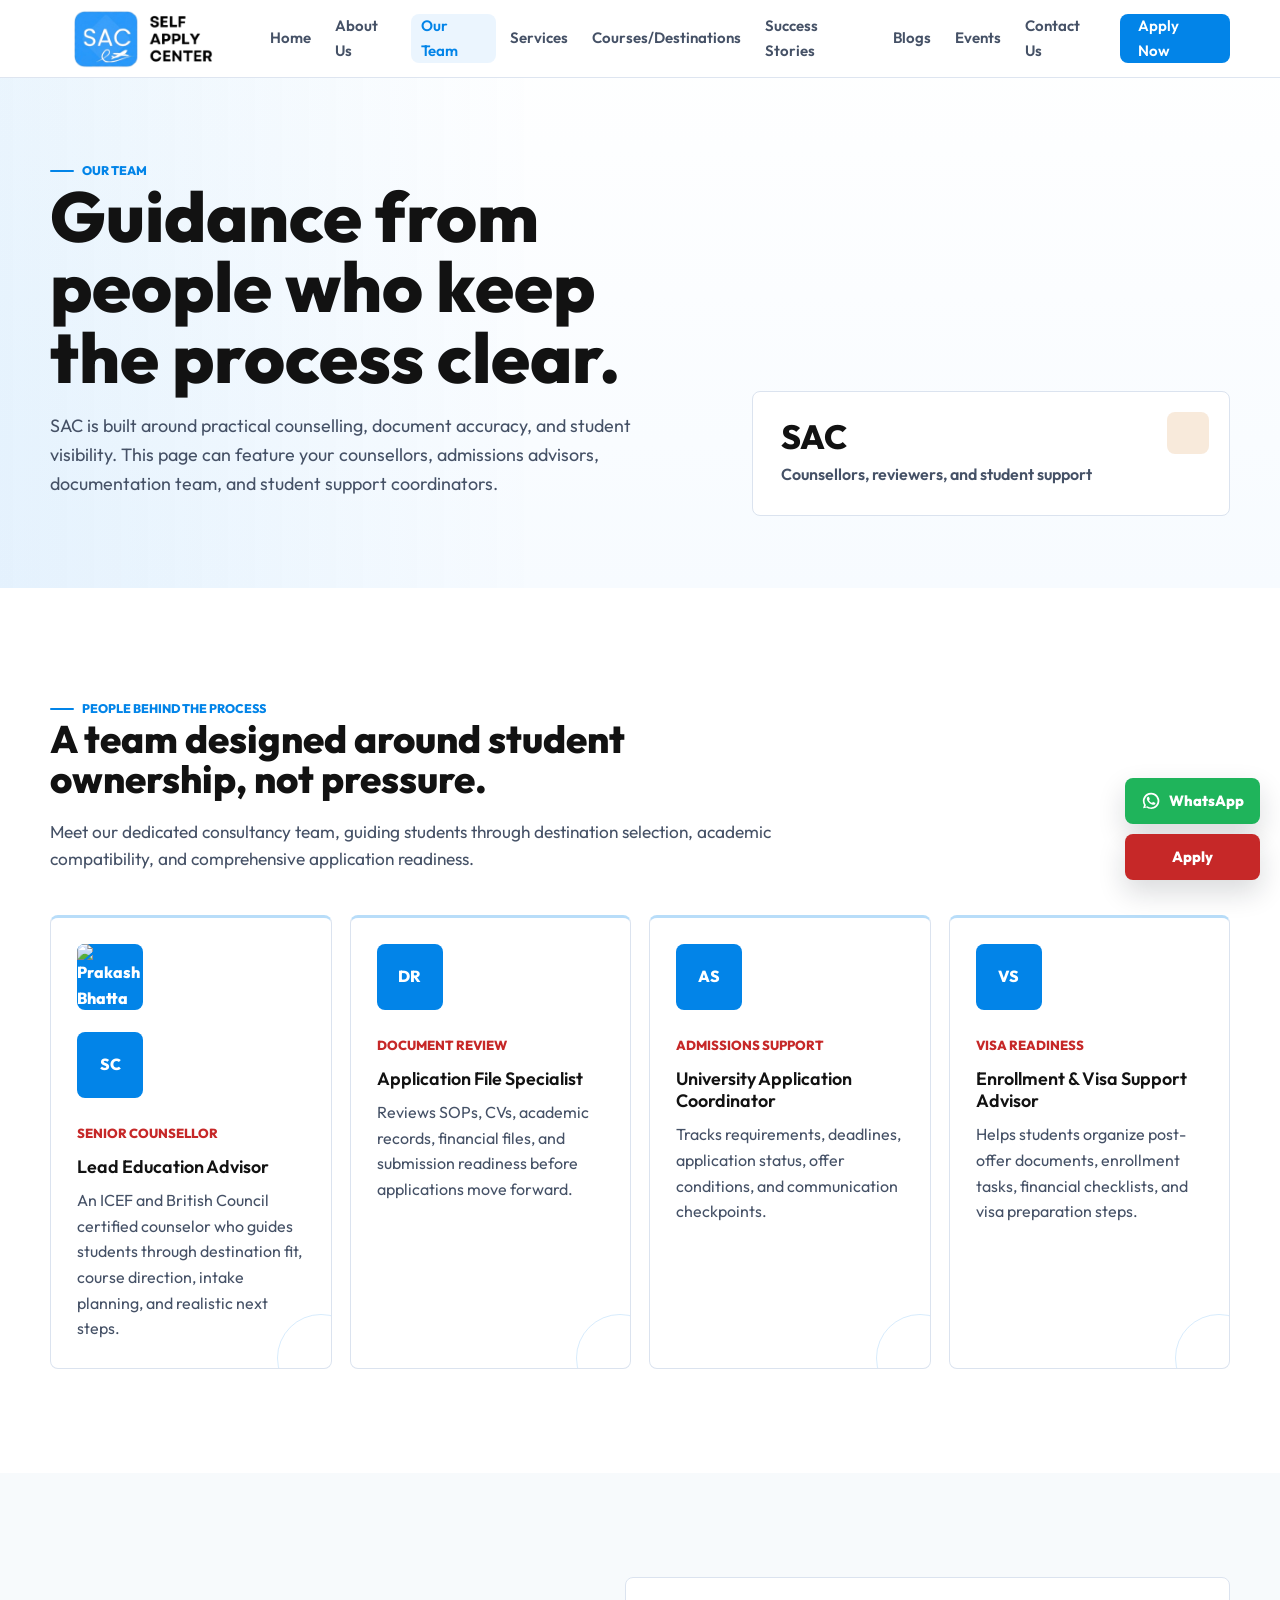
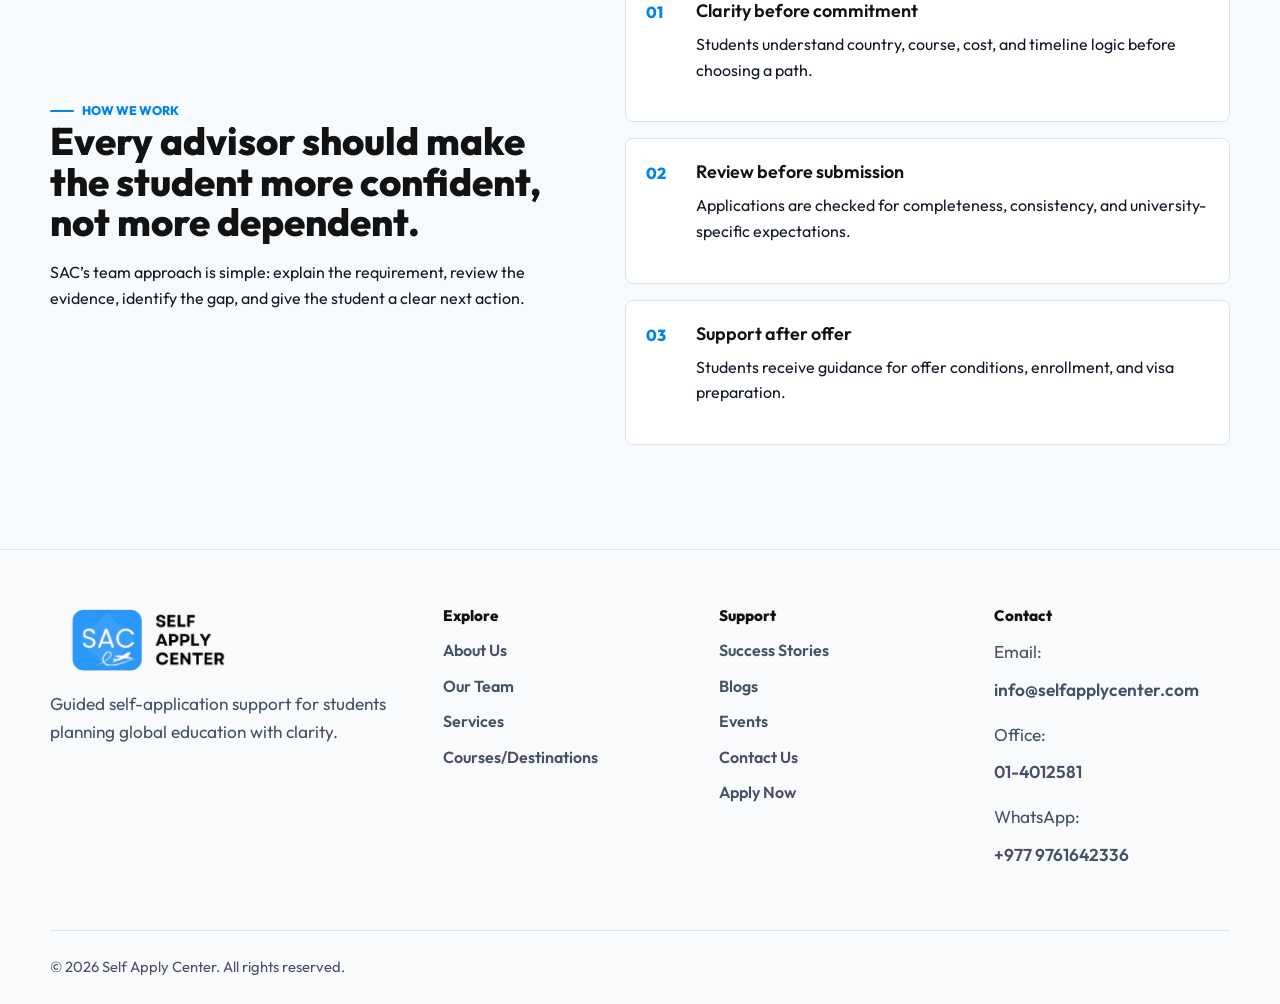
==== commit adfbcf6d: "Revise team section with new descriptions and roles Updated team introduction and added details abou" ====
--- a/self-apply-center-previous-website-only/our-team.html
+++ b/self-apply-center-previous-website-only/our-team.html
@@ -42,17 +42,18 @@
             <span class="eyebrow">People behind the process</span>
             <h2>A team designed around student ownership, not pressure.</h2>
             <p>
-              Replace these profiles with real team names, photos, credentials, and specializations
-              whenever you are ready. The structure is already prepared for a professional consultancy team.
+              Meet our dedicated consultancy team, 
+              guiding students through destination selection, academic compatibility, 
+              and comprehensive application readiness.
             </p>
           </div>
           <div class="team-grid">
             <article class="team-card">
+              <img src="_MG_2194.JPG" class="team-avatar" alt="Prakash Bhatta">
               <div class="team-avatar" aria-hidden="true">SC</div>
               <span class="team-role">Senior Counsellor</span>
               <h3>Lead Education Advisor</h3>
-              <p>Guides students through destination fit, course direction, intake planning, and realistic next steps.</p>
-            </article>
+<p>An ICEF and British Council certified counselor who guides students through destination fit, course direction, intake planning, and realistic next steps.</p>            </article>
             <article class="team-card">
               <div class="team-avatar" aria-hidden="true">DR</div>
               <span class="team-role">Document Review</span>
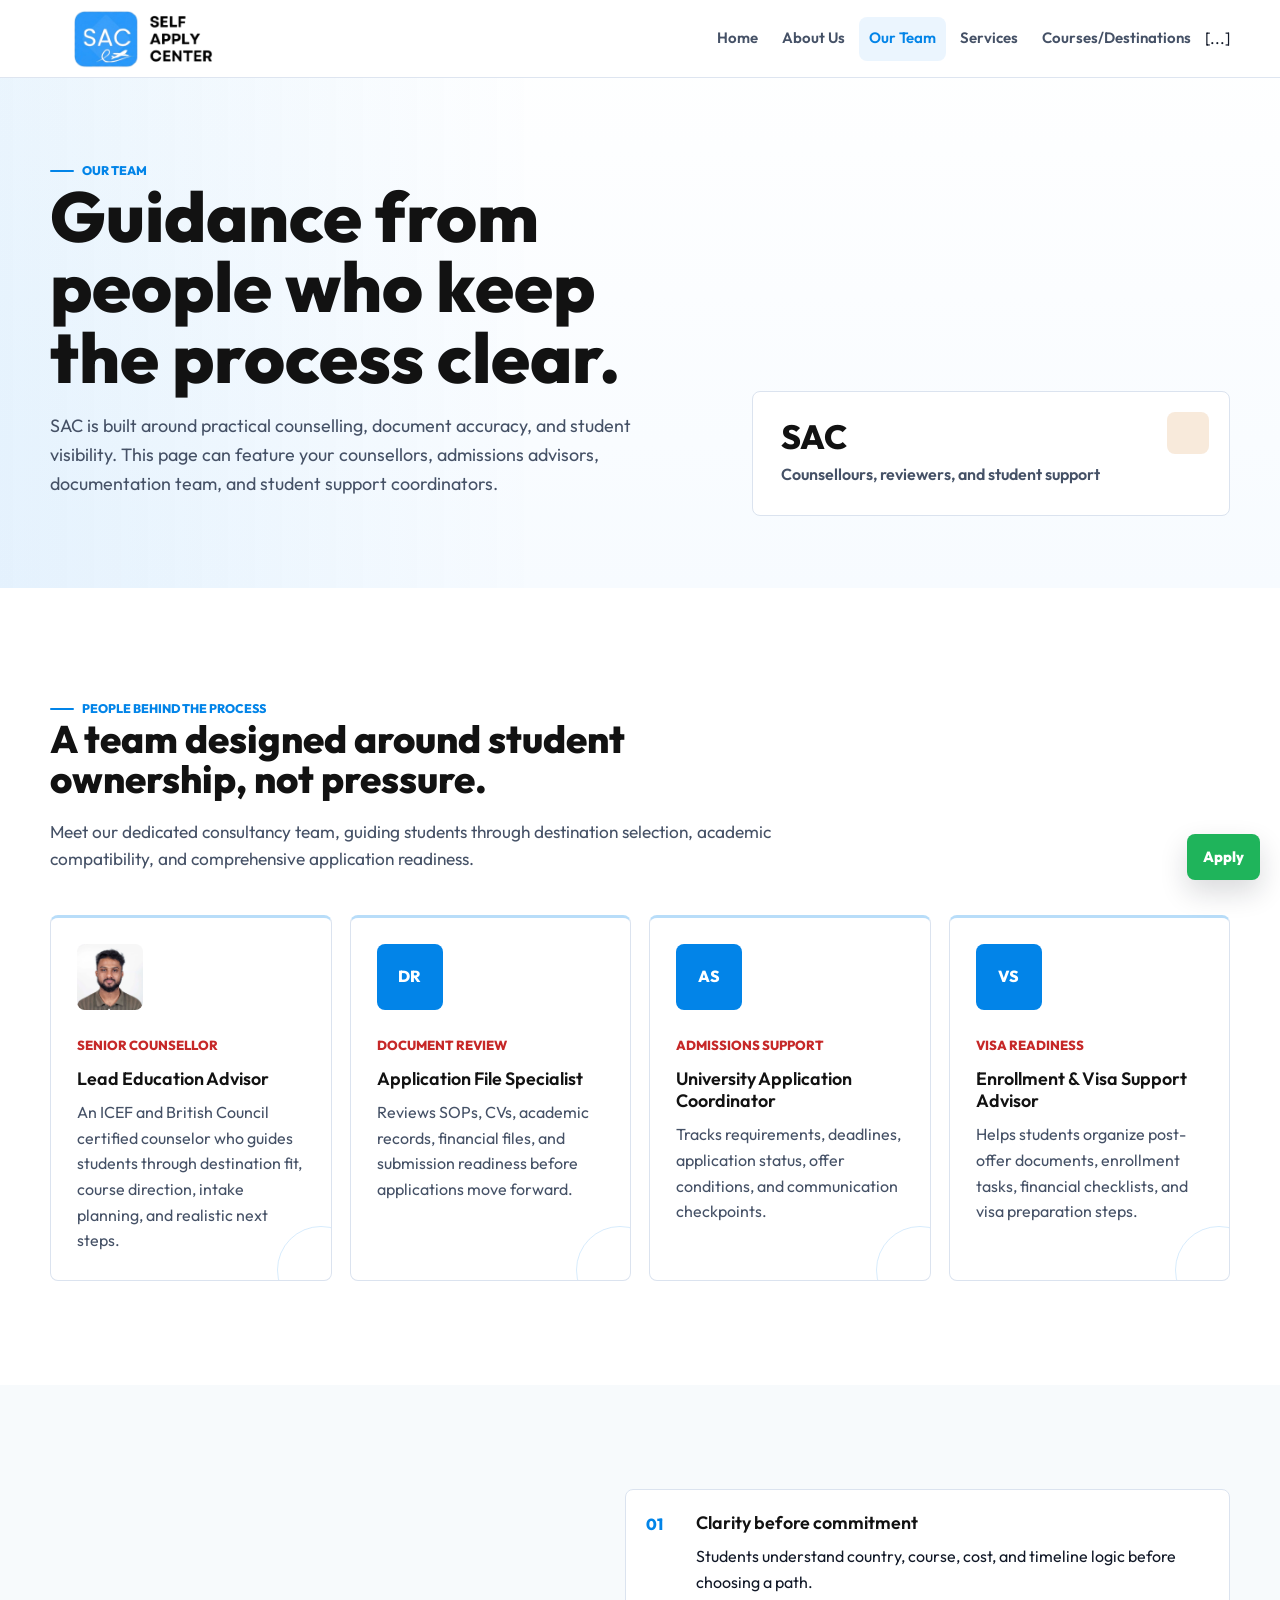
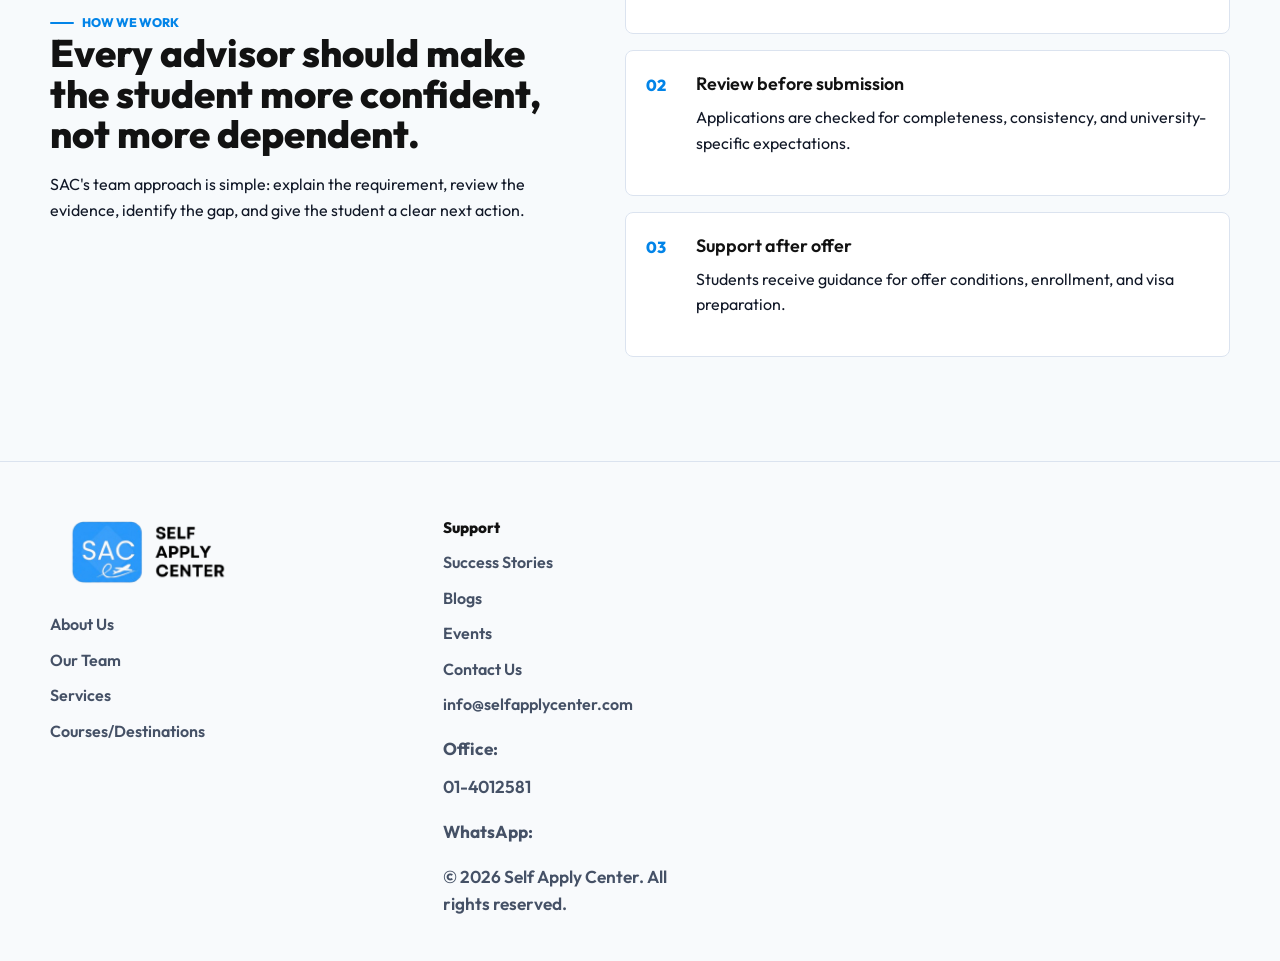
==== commit 8ecee4ac: "Fix Senior Counselor photo path in Our Team section" ====
--- a/self-apply-center-previous-website-only/our-team.html
+++ b/self-apply-center-previous-website-only/our-team.html
@@ -12,10 +12,10 @@
   <body>
     <header class="site-header">
       <nav class="nav-shell" aria-label="Main navigation">
-        <a class="brand" href="index.html"><img class="brand-logo" src="assets/sac-logo.png" alt="Self Apply Center logo" /><span class="brand-copy"><strong>Self Apply Center</strong><span>Apply with clarity</span></span></a>
+        <a class="brand" href="index.html"><img class="brand-logo" src="assets/sac-logo.png" alt="Self Apply Center logo" /><span class="brand-copy"><strong>Self Apply Center</strong><span>Apply w[...]
         <button class="nav-toggle" type="button" aria-expanded="false" aria-controls="primary-nav"><span class="sr-only">Toggle navigation</span><span></span><span></span><span></span></button>
         <div class="nav-links" id="primary-nav">
-          <a href="index.html">Home</a><a href="about.html">About Us</a><a href="our-team.html">Our Team</a><a href="services.html">Services</a><a href="destinations.html">Courses/Destinations</a><a href="success-stories.html">Success Stories</a><a href="blog.html">Blogs</a><a href="events.html">Events</a><a href="contact.html">Contact Us</a><a class="nav-cta" href="https://sac.osom.global/1/student" target="_blank" rel="noopener">Apply Now</a>
+          <a href="index.html">Home</a><a href="about.html">About Us</a><a href="our-team.html">Our Team</a><a href="services.html">Services</a><a href="destinations.html">Courses/Destinations</a>[...]
         </div>
       </nav>
     </header>
@@ -32,7 +32,7 @@
               student support coordinators.
             </p>
           </div>
-          <div class="page-card"><strong>SAC</strong><span>Counsellors, reviewers, and student support</span></div>
+          <div class="page-card"><strong>SAC</strong><span>Counsellours, reviewers, and student support</span></div>
         </div>
       </section>
 
@@ -49,11 +49,11 @@
           </div>
           <div class="team-grid">
             <article class="team-card">
-              <img src="_MG_2194.JPG" class="team-avatar" alt="Prakash Bhatta">
-              <div class="team-avatar" aria-hidden="true">SC</div>
+              <img src="assets/_MG_2194.JPG" class="team-avatar" alt="Prakash Bhatta">
               <span class="team-role">Senior Counsellor</span>
               <h3>Lead Education Advisor</h3>
-<p>An ICEF and British Council certified counselor who guides students through destination fit, course direction, intake planning, and realistic next steps.</p>            </article>
+              <p>An ICEF and British Council certified counselor who guides students through destination fit, course direction, intake planning, and realistic next steps.</p>
+            </article>
             <article class="team-card">
               <div class="team-avatar" aria-hidden="true">DR</div>
               <span class="team-role">Document Review</span>
@@ -82,7 +82,7 @@
             <span class="eyebrow">How we work</span>
             <h2>Every advisor should make the student more confident, not more dependent.</h2>
             <p>
-              SAC’s team approach is simple: explain the requirement, review the evidence, identify
+              SAC's team approach is simple: explain the requirement, review the evidence, identify
               the gap, and give the student a clear next action.
             </p>
           </div>
@@ -97,16 +97,16 @@
 
     <footer class="site-footer">
       <div class="section-inner footer-grid">
-        <div><a class="brand footer-brand" href="index.html"><img class="brand-logo" src="assets/sac-logo.png" alt="Self Apply Center logo" /><span class="brand-copy"><strong>Self Apply Center</strong><span>Apply with clarity</span></span></a><p>Guided self-application support for students planning global education with clarity.</p></div>
+        <div><a class="brand footer-brand" href="index.html"><img class="brand-logo" src="assets/sac-logo.png" alt="Self Apply Center logo" /><span class="brand-copy"><strong>Self Apply Center</s[...]
         <div><h2>Explore</h2><a href="about.html">About Us</a><a href="our-team.html">Our Team</a><a href="services.html">Services</a><a href="destinations.html">Courses/Destinations</a></div>
-        <div><h2>Support</h2><a href="success-stories.html">Success Stories</a><a href="blog.html">Blogs</a><a href="events.html">Events</a><a href="contact.html">Contact Us</a><a href="https://sac.osom.global/1/student" target="_blank" rel="noopener">Apply Now</a></div>
-        <div><h2>Contact</h2><p>Email: <a href="mailto:info@selfapplycenter.com">info@selfapplycenter.com</a></p><p>Office: <a href="tel:+977014012581">01-4012581</a></p><p>WhatsApp: <a href="https://wa.me/9779761642336" target="_blank" rel="noopener">+977 9761642336</a></p></div>
+        <div><h2>Support</h2><a href="success-stories.html">Success Stories</a><a href="blog.html">Blogs</a><a href="events.html">Events</a><a href="contact.html">Contact Us</a><a href="https://s[...]
+        <div><h2>Contact</h2><p>Email: <a href="mailto:info@selfapplycenter.com">info@selfapplycenter.com</a></p><p>Office: <a href="tel:+977014012581">01-4012581</a></p><p>WhatsApp: <a href="htt[...]
       </div>
       <div class="section-inner footer-bottom"><p>&copy; 2026 Self Apply Center. All rights reserved.</p></div>
     </footer>
     <div class="floating-actions" aria-label="Quick contact actions">
-      <a class="floating-action floating-whatsapp" href="https://wa.me/9779761642336?text=Hello%20Self%20Apply%20Center%2C%20I%20want%20to%20ask%20about%20studying%20abroad." target="_blank" rel="noopener" aria-label="Chat with Self Apply Center on WhatsApp">
-        <svg viewBox="0 0 24 24" aria-hidden="true"><path d="M12 2.1a9.7 9.7 0 0 0-8.4 14.6l-1.1 4.1 4.2-1.1A9.7 9.7 0 1 0 12 2.1Zm0 17.6a7.8 7.8 0 0 1-4-1.1l-.3-.2-2.5.7.7-2.4-.2-.3A7.8 7.8 0 1 1 12 19.7Zm4.4-5.8c-.2-.1-1.4-.7-1.6-.8s-.4-.1-.6.1c-.2.2-.6.8-.8.9-.1.2-.3.2-.5.1a6.4 6.4 0 0 1-3.2-2.8c-.2-.3 0-.4.1-.6l.4-.5c.1-.2.2-.3.3-.5.1-.2 0-.4 0-.5s-.6-1.4-.8-1.9c-.2-.5-.4-.4-.6-.4h-.5c-.2 0-.5.1-.7.3-.2.2-.9.9-.9 2.1s.9 2.5 1 2.7c.1.2 1.8 2.8 4.4 3.9.6.3 1.1.4 1.5.5.6.2 1.2.1 1.6.1.5-.1 1.4-.6 1.6-1.1.2-.6.2-1 .1-1.1-.1-.2-.3-.2-.5-.3Z"/></svg>
+      <a class="floating-action floating-whatsapp" href="https://wa.me/9779761642336?text=Hello%20Self%20Apply%20Center%2C%20I%20want%20to%20ask%20about%20studying%20abroad." target="_blank" rel=[...]
+        <svg viewBox="0 0 24 24" aria-hidden="true"><path d="M12 2.1a9.7 9.7 0 0 0-8.4 14.6l-1.1 4.1 4.2-1.1A9.7 9.7 0 1 0 12 2.1Zm0 17.6a7.8 7.8 0 0 1-4-1.1l-.3-.2-2.5.7.7-2.4-.2-.3A7.8 7.8 0 1 [...]
         <span>WhatsApp</span>
       </a>
       <a class="floating-action floating-apply" href="https://sac.osom.global/1/student" target="_blank" rel="noopener" aria-label="Start your SAC application">Apply</a>
